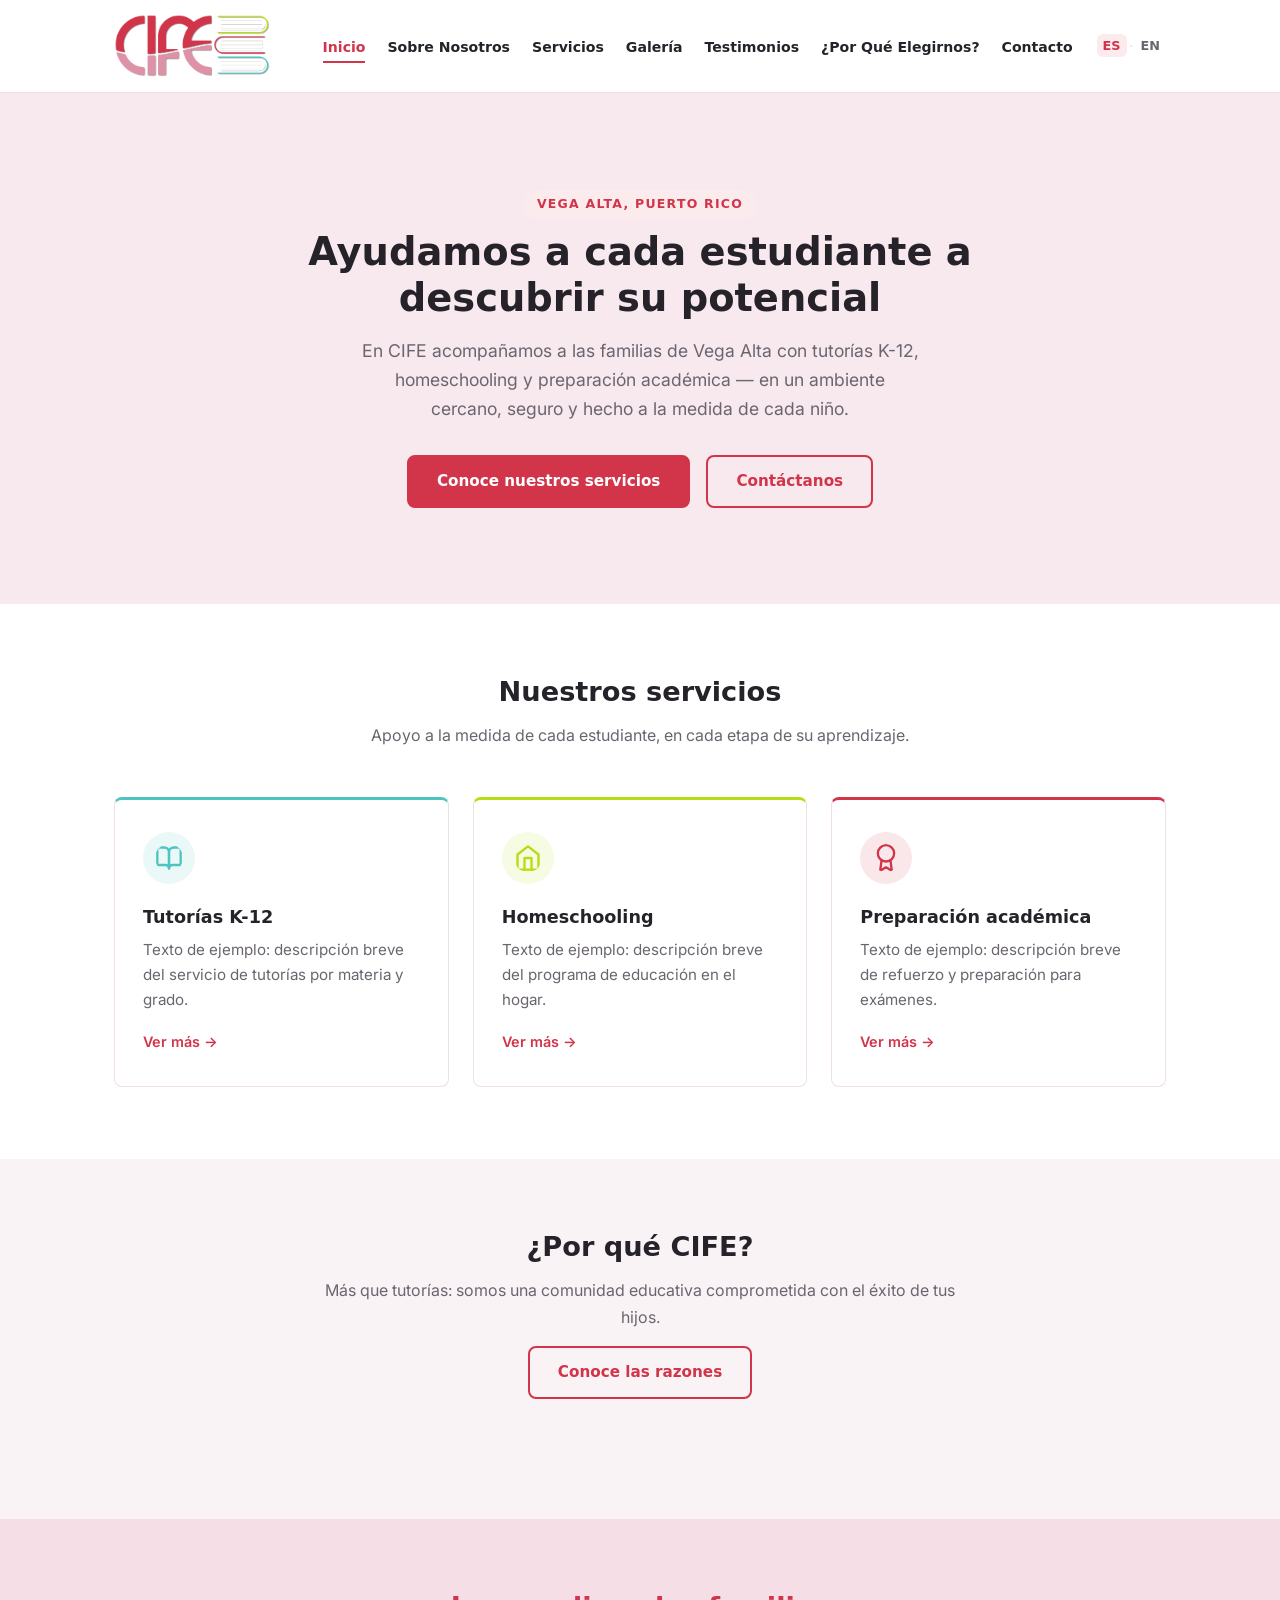
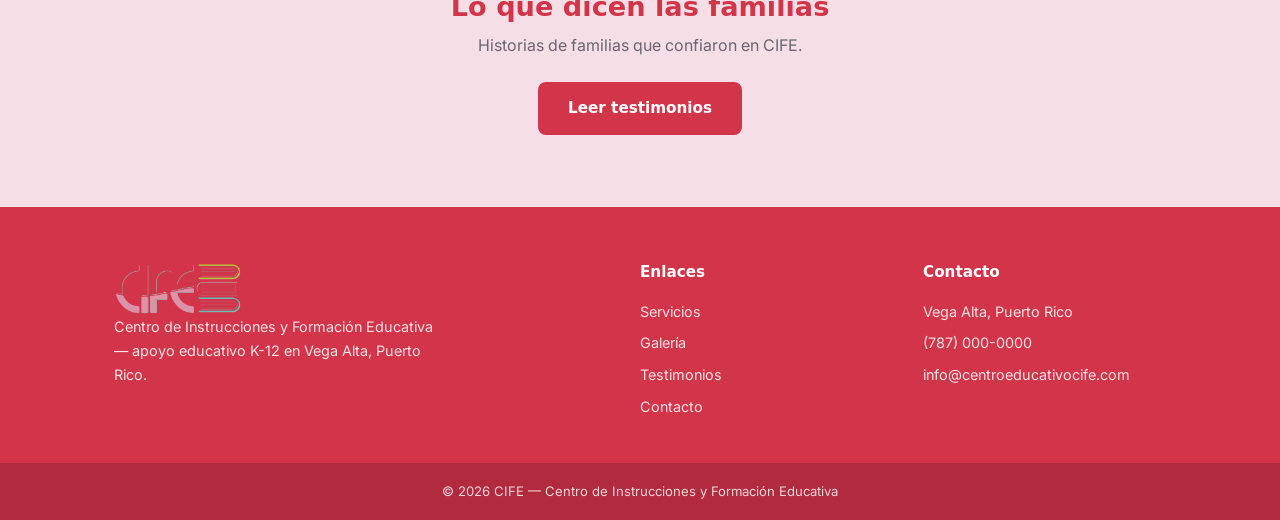
==== index.html @ aa65a5fb "Add transparent logo + hero placeholder, swap Poppins for Fraunces Co-Authored-By: Claude Fable 5 <n" ====
<!DOCTYPE html>
<html lang="es">
<head>
  <meta charset="UTF-8">
  <meta name="viewport" content="width=device-width, initial-scale=1.0">
  <title>CIFE — Centro de Instrucciones y Formación Educativa</title>
  <meta name="description" content="Apoyo educativo K-12, tutorías y homeschooling en Vega Alta, Puerto Rico.">
  <link rel="preconnect" href="https://fonts.googleapis.com">
  <link rel="preconnect" href="https://fonts.gstatic.com" crossorigin>
  <link href="https://fonts.googleapis.com/css2?family=Fraunces:opsz,wght@9..144,500;9..144,600;9..144,650&family=Inter:wght@400;600;700&display=swap" rel="stylesheet">
  <link rel="stylesheet" href="css/style.css">
</head>
<body data-page="inicio">
  <header id="site-header"></header>

  <main>
    <section class="hero">
      <div class="container">
        <span class="eyebrow">Vega Alta, Puerto Rico</span>
        <h1 data-i18n="home.hero.title">Ayudamos a cada estudiante a descubrir su potencial</h1>
        <p class="hero-sub" data-i18n="home.hero.sub">En CIFE acompañamos a las familias de Vega Alta con tutorías K-12, homeschooling y preparación académica — en un ambiente cercano, seguro y hecho a la medida de cada niño.</p>
        <div class="hero-actions">
          <a href="services.html" class="btn" data-i18n="home.hero.cta1">Conoce nuestros servicios</a>
          <a href="contact.html" class="btn btn-outline" data-i18n="home.hero.cta2">Contáctanos</a>
        </div>
      </div>
    </section>

    <section>
      <div class="container">
        <div class="section-heading">
          <h2 data-i18n="home.services.title">Nuestros servicios</h2>
          <p data-i18n="home.services.sub">Apoyo a la medida de cada estudiante, en cada etapa de su aprendizaje.</p>
        </div>
        <div class="card-grid">
          <div class="card">
            <svg class="icon icon-teal" viewBox="0 0 24 24" fill="none" stroke="currentColor" stroke-width="2" stroke-linecap="round" stroke-linejoin="round" aria-hidden="true"><path d="M2 3h6a4 4 0 0 1 4 4v14a3 3 0 0 0-3-3H2z"/><path d="M22 3h-6a4 4 0 0 0-4 4v14a3 3 0 0 1 3-3h7z"/></svg>
            <h3 data-i18n="home.card.tutoring.title">Tutorías K-12</h3>
            <p data-i18n="home.card.tutoring.desc">Texto de ejemplo: descripción breve del servicio de tutorías por materia y grado.</p>
            <a href="services.html" class="card-link" data-i18n="home.card.more">Ver más →</a>
          </div>
          <div class="card">
            <svg class="icon icon-lime" viewBox="0 0 24 24" fill="none" stroke="currentColor" stroke-width="2" stroke-linecap="round" stroke-linejoin="round" aria-hidden="true"><path d="M3 9l9-7 9 7v11a2 2 0 0 1-2 2H5a2 2 0 0 1-2-2z"/><polyline points="9 22 9 12 15 12 15 22"/></svg>
            <h3 data-i18n="home.card.homeschool.title">Homeschooling</h3>
            <p data-i18n="home.card.homeschool.desc">Texto de ejemplo: descripción breve del programa de educación en el hogar.</p>
            <a href="services.html" class="card-link" data-i18n="home.card.more">Ver más →</a>
          </div>
          <div class="card">
            <svg class="icon icon-primary" viewBox="0 0 24 24" fill="none" stroke="currentColor" stroke-width="2" stroke-linecap="round" stroke-linejoin="round" aria-hidden="true"><circle cx="12" cy="8" r="7"/><polyline points="8.21 13.89 7 23 12 20 17 23 15.79 13.88"/></svg>
            <h3 data-i18n="home.card.prep.title">Preparación académica</h3>
            <p data-i18n="home.card.prep.desc">Texto de ejemplo: descripción breve de refuerzo y preparación para exámenes.</p>
            <a href="services.html" class="card-link" data-i18n="home.card.more">Ver más →</a>
          </div>
        </div>
      </div>
    </section>

    <section class="section-alt">
      <div class="container">
        <div class="section-heading">
          <h2 data-i18n="home.why.title">¿Por qué CIFE?</h2>
          <p data-i18n="home.why.sub">Más que tutorías: somos una comunidad educativa comprometida con el éxito de tus hijos.</p>
          <a href="why-us.html" class="btn btn-outline" data-i18n="home.why.cta">Conoce las razones</a>
        </div>
      </div>
    </section>

    <section class="cta-band">
      <div class="container">
        <h2 data-i18n="home.cta.title">Lo que dicen las familias</h2>
        <p data-i18n="home.cta.sub">Historias de familias que confiaron en CIFE.</p>
        <a href="testimonials.html" class="btn" data-i18n="home.cta.btn">Leer testimonios</a>
      </div>
    </section>
  </main>

  <footer id="site-footer"></footer>
  <script src="js/include.js" defer></script>
  <script src="js/i18n.js" defer></script>
</body>
</html>
---- css/style.css ----
/* ==========================================================================
   CIFE — Centro de Instrucciones y Formación Educativa
   Single stylesheet, all pages. Tokens first, then base, then components.
   ========================================================================== */

:root {
  /* Brand palette (from client) */
  --color-primary:        #D2344A;
  --color-primary-dark:   #B12A3E;
  --color-secondary:      #DD92A8;
  --color-accent-lime:    #B6DD14;
  --color-accent-teal:    #4DC4C0;

  /* Neutrals & tints */
  --color-bg:         #FFFFFF;
  --color-bg-alt:     #FAF3F5;   /* soft pink wash */
  --color-hero-tint:  #F7E9EE;
  --color-cta-tint:   #F5DEE6;
  --color-teal-tint:  #EAF7F5;
  --color-text:       #26222A;
  --color-text-muted: #6B6570;
  --color-border:     #EDDFE4;

  /* Type */
  --font-heading: "Poppins", system-ui, -apple-system, sans-serif;
  --font-body:    "Inter", system-ui, -apple-system, sans-serif;

  /* Layout */
  --container: 1100px;
  --radius: 8px;
  --header-height: 92px;
}

/* ---------- Base ---------- */
*, *::before, *::after { box-sizing: border-box; }

body {
  margin: 0;
  font-family: var(--font-body);
  font-size: 1rem;
  line-height: 1.65;
  color: var(--color-text);
  background: var(--color-bg);
  -webkit-font-smoothing: antialiased;
}

img { max-width: 100%; display: block; }

h1, h2, h3, h4 {
  font-family: var(--font-heading);
  font-weight: 600;
  line-height: 1.2;
  margin: 0 0 0.5em;
}

h1 { font-size: 2.4rem; }
h2 { font-size: 1.7rem; }
h3 { font-size: 1.1rem; }

p { margin: 0 0 1em; }
p:last-child { margin-bottom: 0; }

a { color: var(--color-primary); text-decoration: none; }
a:hover { color: var(--color-accent-teal); }

.container { max-width: var(--container); margin: 0 auto; padding: 0 24px; }

main section { padding: 72px 0; }
.section-alt { background: var(--color-bg-alt); }

.section-heading { text-align: center; max-width: 640px; margin: 0 auto 48px; }
.section-heading p { color: var(--color-text-muted); }

.eyebrow {
  display: inline-block;
  font-family: var(--font-heading);
  font-size: 0.78rem;
  font-weight: 600;
  letter-spacing: 0.1em;
  text-transform: uppercase;
  color: var(--color-primary);
  margin-bottom: 10px;
  padding: 4px 14px;
  border-radius: 999px;
  background: color-mix(in srgb, var(--color-primary) 10%, white);
}

.text-muted { color: var(--color-text-muted); }

/* ---------- Buttons ---------- */
.btn {
  display: inline-block;
  font-family: var(--font-heading);
  font-size: 0.95rem;
  font-weight: 600;
  padding: 12px 28px;
  border-radius: var(--radius);
  border: 2px solid var(--color-primary);
  background: var(--color-primary);
  color: #fff;
  transition: background-color 0.15s ease, border-color 0.15s ease, color 0.15s ease;
}
.btn:hover { background: var(--color-primary-dark); border-color: var(--color-primary-dark); color: #fff; }

.btn-outline { background: transparent; color: var(--color-primary); }
.btn-outline:hover { background: var(--color-primary); color: #fff; }

/* ---------- Icons (inline SVG, feather-style strokes) ---------- */
.icon { width: 28px; height: 28px; flex-shrink: 0; }
.icon-teal    { color: var(--color-accent-teal); }
.icon-lime    { color: var(--color-accent-lime); }
.icon-primary { color: var(--color-primary); }
.icon-sm { width: 20px; height: 20px; }

.card .icon, .feature .icon, .contact-list .icon, .service > .icon {
  width: 52px;
  height: 52px;
  padding: 12px;
  border-radius: 50%;
  background: color-mix(in srgb, currentColor 12%, white);
}

/* ---------- Header / nav ---------- */
#site-header {
  position: sticky;
  top: 0;
  z-index: 100;
  min-height: var(--header-height);
  background: var(--color-bg);
  border-bottom: 1px solid var(--color-border);
}

.header-inner {
  display: flex;
  align-items: center;
  justify-content: space-between;
  gap: 24px;
  min-height: var(--header-height);
}

.brand img { height: 64px; width: auto; }

.site-nav { margin-left: auto; }
.site-nav ul { display: flex; gap: 22px; list-style: none; margin: 0; padding: 0; }
.site-nav a {
  font-family: var(--font-heading);
  font-size: 0.88rem;
  font-weight: 600;
  color: var(--color-text);
  padding: 6px 0;
  border-bottom: 2px solid transparent;
}
.site-nav a:hover { color: var(--color-primary); }
.site-nav a.active { color: var(--color-primary); border-bottom-color: var(--color-primary); }

.nav-toggle {
  display: none;
  flex-direction: column;
  justify-content: center;
  gap: 5px;
  width: 44px;
  height: 44px;
  padding: 10px;
  background: none;
  border: none;
  cursor: pointer;
}
.nav-toggle span {
  display: block;
  height: 2px;
  width: 100%;
  background: var(--color-text);
  transition: transform 0.2s ease, opacity 0.2s ease;
}
.nav-toggle.open span:nth-child(1) { transform: translateY(7px) rotate(45deg); }
.nav-toggle.open span:nth-child(2) { opacity: 0; }
.nav-toggle.open span:nth-child(3) { transform: translateY(-7px) rotate(-45deg); }

.header-actions { display: flex; align-items: center; gap: 8px; }

.lang-toggle { display: flex; align-items: center; gap: 2px; }
.lang-toggle button {
  font-family: var(--font-heading);
  font-size: 0.8rem;
  font-weight: 600;
  color: var(--color-text-muted);
  background: none;
  border: none;
  border-radius: 6px;
  padding: 4px 6px;
  cursor: pointer;
}
.lang-toggle button:hover { color: var(--color-primary); }
.lang-toggle button[aria-pressed="true"] {
  color: var(--color-primary);
  background: color-mix(in srgb, var(--color-primary) 10%, white);
}
.lang-toggle .sep { color: var(--color-border); }

@media (max-width: 900px) {
  .nav-toggle { display: flex; }
  .site-nav {
    display: none;
    position: absolute;
    top: 100%;
    left: 0;
    right: 0;
    background: var(--color-bg);
    border-bottom: 1px solid var(--color-border);
  }
  .site-nav.open { display: block; }
  .site-nav ul { flex-direction: column; gap: 0; padding: 8px 24px 16px; }
  .site-nav a { display: block; padding: 12px 0; border-bottom: none; }
}

/* ---------- Hero (index) ---------- */
.hero { padding: 96px 0; text-align: center; background: var(--color-hero-tint); }
.hero h1 { max-width: 720px; margin: 0 auto 0.4em; }
.hero .hero-sub { max-width: 560px; margin: 0 auto 32px; color: var(--color-text-muted); font-size: 1.1rem; }
.hero-actions { display: flex; gap: 16px; justify-content: center; flex-wrap: wrap; }

/* ---------- Cards ---------- */
.card-grid { display: grid; grid-template-columns: repeat(3, 1fr); gap: 24px; }

.card {
  background: var(--color-bg);
  border: 1px solid var(--color-border);
  border-radius: var(--radius);
  padding: 32px 28px;
}
.card-grid .card { border-top: 3px solid var(--color-accent-teal); }
.card-grid .card:nth-child(3n+2) { border-top-color: var(--color-accent-lime); }
.card-grid .card:nth-child(3n)   { border-top-color: var(--color-primary); }
.card .icon { margin-bottom: 16px; }
.card p { color: var(--color-text-muted); font-size: 0.95rem; }
.card-link { font-weight: 600; font-size: 0.9rem; }

/* ---------- Two-up blocks (misión / visión) ---------- */
.two-up { display: grid; grid-template-columns: 1fr 1fr; gap: 24px; }
.two-up .card { border-top: 3px solid var(--color-secondary); }

/* ---------- Feature list (why-us) ---------- */
.feature-list { display: grid; grid-template-columns: repeat(3, 1fr); gap: 32px 24px; }
.feature { display: flex; gap: 16px; align-items: flex-start; }
.feature h3 { margin-bottom: 0.25em; }
.feature p { color: var(--color-text-muted); font-size: 0.95rem; }

.check-list { list-style: none; padding: 0; margin: 0; }
.check-list li { display: flex; align-items: center; gap: 10px; padding: 6px 0; color: var(--color-text-muted); }

/* ---------- Stats row ---------- */
.stats-row {
  display: grid;
  grid-template-columns: repeat(4, 1fr);
  gap: 24px;
  text-align: center;
  border-top: 1px solid var(--color-border);
  border-bottom: 1px solid var(--color-border);
  padding: 40px 0;
}
.stat .stat-number {
  font-family: var(--font-heading);
  font-size: 2.2rem;
  font-weight: 700;
  color: var(--color-primary);
  line-height: 1;
  margin-bottom: 6px;
}
.stat .stat-label { color: var(--color-text-muted); font-size: 0.9rem; }
.stat:nth-child(even) .stat-number { color: var(--color-accent-teal); }

/* ---------- Service sections ---------- */
.service { display: grid; grid-template-columns: auto 1fr; gap: 24px; max-width: 780px; margin: 0 auto 48px; }
.service:last-child { margin-bottom: 0; }
.service p { color: var(--color-text-muted); }

/* ---------- Gallery ---------- */
.gallery-grid { display: grid; grid-template-columns: repeat(3, 1fr); gap: 24px; }
.gallery-item { margin: 0; }
.gallery-item img {
  width: 100%;
  aspect-ratio: 4 / 3;
  object-fit: cover;
  border-radius: var(--radius);
  border: 1px solid var(--color-border);
}
.gallery-item figcaption { font-size: 0.88rem; color: var(--color-text-muted); padding-top: 10px; }

/* ---------- Testimonials ---------- */
.testimonials-grid { display: grid; grid-template-columns: repeat(2, 1fr); gap: 24px; }
.testimonial-card {
  margin: 0;
  background: var(--color-bg);
  border: 1px solid var(--color-border);
  border-left: 3px solid var(--color-secondary);
  border-radius: var(--radius);
  padding: 28px;
}
.testimonial-quote { font-size: 1.02rem; }
.testimonial-card footer { display: flex; flex-direction: column; margin-top: 16px; }
.testimonial-name { font-weight: 600; font-size: 0.95rem; }
.testimonial-role { color: var(--color-text-muted); font-size: 0.85rem; }

.empty-note { text-align: center; color: var(--color-text-muted); padding: 40px 0; grid-column: 1 / -1; }

/* ---------- Contact ---------- */
.contact-layout { display: grid; grid-template-columns: 1fr 1fr; gap: 48px; align-items: start; }
.contact-list { list-style: none; padding: 0; margin: 0; }
.contact-list li { display: flex; align-items: flex-start; gap: 14px; padding: 12px 0; }
.contact-list .contact-label { display: block; font-weight: 600; font-size: 0.9rem; }
.contact-list .contact-value { color: var(--color-text-muted); font-size: 0.95rem; }
.map-embed { width: 100%; height: 380px; border: 1px solid var(--color-border); border-radius: var(--radius); }

/* ---------- CTA band ---------- */
.cta-band { background: var(--color-cta-tint); text-align: center; }
.cta-band h2 { margin-bottom: 0.3em; color: var(--color-primary); }

.section-teal { background: var(--color-teal-tint); }
.cta-band p { color: var(--color-text-muted); margin-bottom: 24px; }

/* ---------- Footer ---------- */
#site-footer { background: var(--color-primary); }
.footer-inner {
  display: grid;
  grid-template-columns: 2fr 1fr 1fr;
  gap: 40px;
  padding: 56px 24px 40px;
}
.logo-plate {
  display: inline-block;
  background: #fff;
  padding: 10px 14px;
  border-radius: var(--radius);
  margin-bottom: 14px;
}
.footer-brand img { height: 52px; width: auto; }
.footer-brand p { color: rgba(255, 255, 255, 0.85); font-size: 0.9rem; max-width: 320px; }
.footer-col h3 { font-size: 0.95rem; margin-bottom: 14px; color: #fff; }
.footer-col ul { list-style: none; padding: 0; margin: 0; }
.footer-col li { padding: 4px 0; font-size: 0.9rem; color: rgba(255, 255, 255, 0.85); }
.footer-col a { color: rgba(255, 255, 255, 0.85); }
.footer-col a:hover { color: #fff; text-decoration: underline; }
.footer-bottom { background: var(--color-primary-dark); text-align: center; padding: 18px 24px; }
.footer-bottom p { margin: 0; font-size: 0.82rem; color: rgba(255, 255, 255, 0.8); }

/* ---------- Responsive ---------- */
@media (max-width: 900px) {
  h1 { font-size: 2rem; }
  main section { padding: 56px 0; }
  .hero { padding: 64px 0; }
  .card-grid, .feature-list, .gallery-grid { grid-template-columns: repeat(2, 1fr); }
  .stats-row { grid-template-columns: repeat(2, 1fr); }
  .footer-inner { grid-template-columns: 1fr 1fr; }
}

@media (max-width: 600px) {
  .brand img { height: 52px; }
  .card-grid, .feature-list, .gallery-grid, .testimonials-grid,
  .two-up, .contact-layout, .stats-row { grid-template-columns: 1fr; }
  .footer-inner { grid-template-columns: 1fr; }
  .service { grid-template-columns: 1fr; }
}
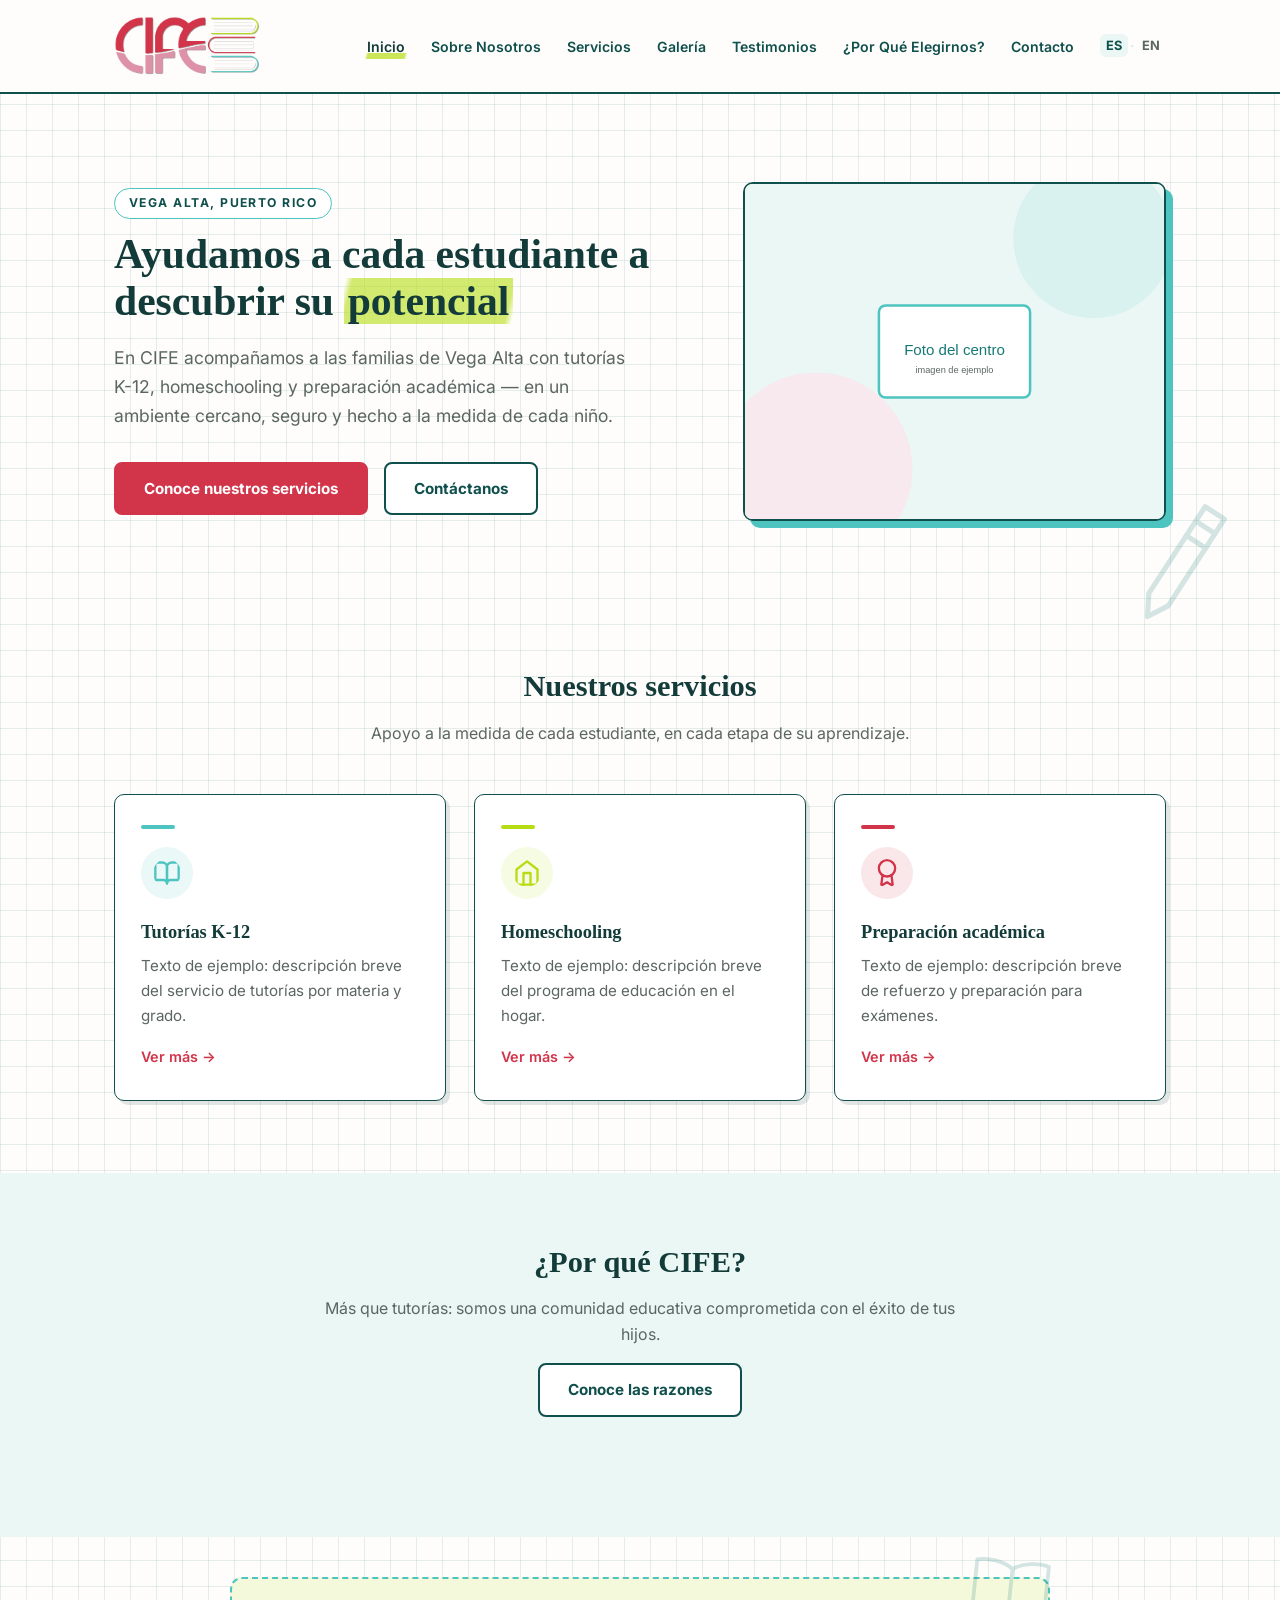
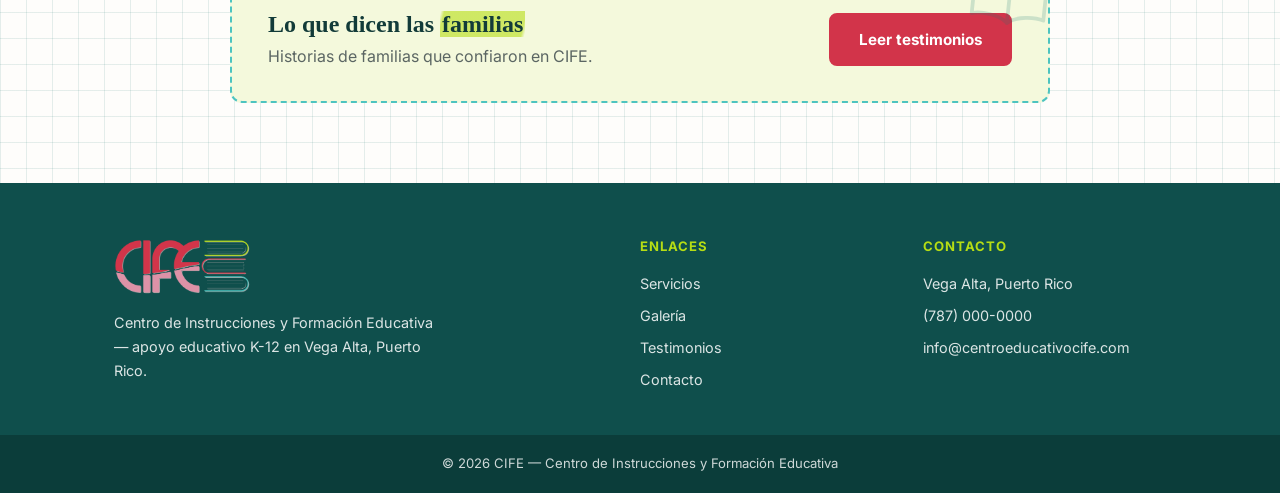
==== commit 7e07b7af: "Rebuild index hero asymmetric with highlighted headline and coupon CTA Co-Authored-By: Claude Fable " ====
--- a/index.html
+++ b/index.html
@@ -14,15 +14,20 @@
   <header id="site-header"></header>
 
   <main>
-    <section class="hero">
-      <div class="container">
-        <span class="eyebrow">Vega Alta, Puerto Rico</span>
-        <h1 data-i18n="home.hero.title">Ayudamos a cada estudiante a descubrir su potencial</h1>
-        <p class="hero-sub" data-i18n="home.hero.sub">En CIFE acompañamos a las familias de Vega Alta con tutorías K-12, homeschooling y preparación académica — en un ambiente cercano, seguro y hecho a la medida de cada niño.</p>
-        <div class="hero-actions">
-          <a href="services.html" class="btn" data-i18n="home.hero.cta1">Conoce nuestros servicios</a>
-          <a href="contact.html" class="btn btn-outline" data-i18n="home.hero.cta2">Contáctanos</a>
+    <section class="hero doodle-pencil">
+      <div class="container hero-grid">
+        <div class="hero-text">
+          <span class="eyebrow">Vega Alta, Puerto Rico</span>
+          <h1><span data-i18n="home.hero.titlePre">Ayudamos a cada estudiante a descubrir su </span><span class="hl" data-i18n="home.hero.titleHl">potencial</span></h1>
+          <p class="hero-sub" data-i18n="home.hero.sub">En CIFE acompañamos a las familias de Vega Alta con tutorías K-12, homeschooling y preparación académica — en un ambiente cercano, seguro y hecho a la medida de cada niño.</p>
+          <div class="hero-actions">
+            <a href="services.html" class="btn" data-i18n="home.hero.cta1">Conoce nuestros servicios</a>
+            <a href="contact.html" class="btn btn-outline" data-i18n="home.hero.cta2">Contáctanos</a>
+          </div>
         </div>
+        <figure class="hero-photo cutout">
+          <img src="assets/hero-placeholder.svg" alt="Estudiantes en CIFE — imagen de ejemplo">
+        </figure>
       </div>
     </section>
 
@@ -67,9 +72,13 @@
 
     <section class="cta-band">
       <div class="container">
-        <h2 data-i18n="home.cta.title">Lo que dicen las familias</h2>
-        <p data-i18n="home.cta.sub">Historias de familias que confiaron en CIFE.</p>
-        <a href="testimonials.html" class="btn" data-i18n="home.cta.btn">Leer testimonios</a>
+        <div class="cta-coupon doodle-book">
+          <div>
+            <h2><span data-i18n="home.cta.titlePre">Lo que dicen las </span><span class="hl" data-i18n="home.cta.titleHl">familias</span><span data-i18n="home.cta.titlePost"></span></h2>
+            <p data-i18n="home.cta.sub">Historias de familias que confiaron en CIFE.</p>
+          </div>
+          <a href="testimonials.html" class="btn" data-i18n="home.cta.btn">Leer testimonios</a>
+        </div>
       </div>
     </section>
   </main>
--- a/css/style.css
+++ b/css/style.css
@@ -1,33 +1,41 @@
 /* ==========================================================================
    CIFE — Centro de Instrucciones y Formación Educativa
-   Single stylesheet, all pages. Tokens first, then base, then components.
+   v3 "Papel Cuadriculado". Tokens first, then base, then components.
    ========================================================================== */
 
 :root {
-  /* Brand palette (from client) */
+  /* Brand palette (from client, docs/colors.jpeg) */
   --color-primary:        #D2344A;
   --color-primary-dark:   #B12A3E;
   --color-secondary:      #DD92A8;
   --color-accent-lime:    #B6DD14;
   --color-accent-teal:    #4DC4C0;
 
-  /* Neutrals & tints */
-  --color-bg:         #FFFFFF;
-  --color-bg-alt:     #FAF3F5;   /* soft pink wash */
-  --color-hero-tint:  #F7E9EE;
-  --color-cta-tint:   #F5DEE6;
+  /* Structural teal ink */
+  --color-ink:        #0F4F4C;
+  --color-ink-dark:   #0B3D3A;
+  --color-heading:    #123B39;
+
+  /* Neutrals — paper, not pure white */
+  --color-bg:         #FEFDFB;
+  --color-card:       #FFFFFF;
   --color-teal-tint:  #EAF7F5;
+  --color-lime-wash:  #F4F9DC;
   --color-text:       #26222A;
-  --color-text-muted: #6B6570;
-  --color-border:     #EDDFE4;
+  --color-text-muted: #5B6663;
+  --color-border:     #D8E7E4;
+
+  /* Graph-paper grid */
+  --grid-line: rgba(20, 110, 106, 0.11);
+  --grid-size: 26px;
 
   /* Type */
-  --font-heading: "Poppins", system-ui, -apple-system, sans-serif;
+  --font-heading: "Fraunces", Georgia, serif;
   --font-body:    "Inter", system-ui, -apple-system, sans-serif;
 
   /* Layout */
   --container: 1100px;
-  --radius: 8px;
+  --radius: 10px;
   --header-height: 92px;
 }
 
@@ -40,7 +48,11 @@
   font-size: 1rem;
   line-height: 1.65;
   color: var(--color-text);
-  background: var(--color-bg);
+  background-color: var(--color-bg);
+  background-image:
+    linear-gradient(var(--grid-line) 1px, transparent 1px),
+    linear-gradient(90deg, var(--grid-line) 1px, transparent 1px);
+  background-size: var(--grid-size) var(--grid-size);
   -webkit-font-smoothing: antialiased;
 }
 
@@ -48,14 +60,15 @@
 
 h1, h2, h3, h4 {
   font-family: var(--font-heading);
-  font-weight: 600;
-  line-height: 1.2;
+  font-weight: 650;
+  line-height: 1.15;
   margin: 0 0 0.5em;
-}
-
-h1 { font-size: 2.4rem; }
-h2 { font-size: 1.7rem; }
-h3 { font-size: 1.1rem; }
+  color: var(--color-heading);
+}
+
+h1 { font-size: 2.6rem; }
+h2 { font-size: 1.9rem; }
+h3 { font-size: 1.15rem; font-weight: 600; }
 
 p { margin: 0 0 1em; }
 p:last-child { margin-bottom: 0; }
@@ -63,38 +76,55 @@
 a { color: var(--color-primary); text-decoration: none; }
 a:hover { color: var(--color-accent-teal); }
 
+a:focus-visible, button:focus-visible {
+  outline: 3px solid var(--color-primary);
+  outline-offset: 2px;
+  border-radius: 4px;
+}
+
 .container { max-width: var(--container); margin: 0 auto; padding: 0 24px; }
 
 main section { padding: 72px 0; }
-.section-alt { background: var(--color-bg-alt); }
+.section-alt { background: var(--color-teal-tint); }
 
 .section-heading { text-align: center; max-width: 640px; margin: 0 auto 48px; }
 .section-heading p { color: var(--color-text-muted); }
 
+.text-muted { color: var(--color-text-muted); }
+
+/* ---------- Highlighter swipe ---------- */
+.hl {
+  background: linear-gradient(104deg, transparent 1%,
+    rgba(182, 221, 20, 0.6) 5%, rgba(182, 221, 20, 0.6) 95%, transparent 99%);
+  padding: 0 0.08em;
+  -webkit-box-decoration-break: clone;
+  box-decoration-break: clone;
+}
+
+/* ---------- Eyebrow ---------- */
 .eyebrow {
   display: inline-block;
-  font-family: var(--font-heading);
-  font-size: 0.78rem;
-  font-weight: 600;
-  letter-spacing: 0.1em;
+  font-family: var(--font-body);
+  font-size: 0.76rem;
+  font-weight: 700;
+  letter-spacing: 0.12em;
   text-transform: uppercase;
-  color: var(--color-primary);
-  margin-bottom: 10px;
+  color: var(--color-ink);
+  margin-bottom: 12px;
   padding: 4px 14px;
   border-radius: 999px;
-  background: color-mix(in srgb, var(--color-primary) 10%, white);
-}
-
-.text-muted { color: var(--color-text-muted); }
+  border: 1.5px solid var(--color-accent-teal);
+  background: var(--color-card);
+}
 
 /* ---------- Buttons ---------- */
 .btn {
   display: inline-block;
-  font-family: var(--font-heading);
+  font-family: var(--font-body);
   font-size: 0.95rem;
-  font-weight: 600;
+  font-weight: 700;
   padding: 12px 28px;
-  border-radius: var(--radius);
+  border-radius: 8px;
   border: 2px solid var(--color-primary);
   background: var(--color-primary);
   color: #fff;
@@ -102,22 +132,51 @@
 }
 .btn:hover { background: var(--color-primary-dark); border-color: var(--color-primary-dark); color: #fff; }
 
-.btn-outline { background: transparent; color: var(--color-primary); }
-.btn-outline:hover { background: var(--color-primary); color: #fff; }
-
-/* ---------- Icons (inline SVG, feather-style strokes) ---------- */
+.btn-outline { background: var(--color-card); border-color: var(--color-ink); color: var(--color-ink); }
+.btn-outline:hover { background: var(--color-ink); border-color: var(--color-ink); color: #fff; }
+
+/* ---------- Icons ---------- */
 .icon { width: 28px; height: 28px; flex-shrink: 0; }
 .icon-teal    { color: var(--color-accent-teal); }
 .icon-lime    { color: var(--color-accent-lime); }
 .icon-primary { color: var(--color-primary); }
 .icon-sm { width: 20px; height: 20px; }
 
-.card .icon, .feature .icon, .contact-list .icon, .service > .icon {
+.card .icon, .feature .icon, .contact-list .icon, .service-text .icon {
   width: 52px;
   height: 52px;
   padding: 12px;
   border-radius: 50%;
   background: color-mix(in srgb, currentColor 12%, white);
+}
+
+.check-list .icon { color: var(--color-accent-teal); }
+
+/* ---------- Doodles (school-supply line art) ---------- */
+.doodle-pencil, .doodle-ruler, .doodle-book, .doodle-plane { position: relative; }
+.doodle-pencil::after, .doodle-ruler::after, .doodle-book::after, .doodle-plane::after {
+  content: '';
+  position: absolute;
+  opacity: 0.18;
+  pointer-events: none;
+  background-repeat: no-repeat;
+  background-size: contain;
+}
+.doodle-pencil::after {
+  width: 130px; height: 130px; right: 3%; bottom: -18px; transform: rotate(-12deg);
+  background-image: url("data:image/svg+xml,%3Csvg xmlns='http://www.w3.org/2000/svg' viewBox='0 0 64 64'%3E%3Cg fill='none' stroke='%23157874' stroke-width='2.5' stroke-linecap='round' stroke-linejoin='round'%3E%3Cpath d='M14 50 L44 20 l8 8 L22 58 l-11 3 3-11 z'/%3E%3Cpath d='M38 26 l8 8'/%3E%3Cpath d='M44 20 l6-6 8 8-6 6'/%3E%3C/g%3E%3C/svg%3E");
+}
+.doodle-ruler::after {
+  width: 120px; height: 120px; right: 2%; bottom: 8px; transform: rotate(8deg);
+  background-image: url("data:image/svg+xml,%3Csvg xmlns='http://www.w3.org/2000/svg' viewBox='0 0 64 64'%3E%3Cg fill='none' stroke='%23157874' stroke-width='2.5' stroke-linecap='round' stroke-linejoin='round'%3E%3Crect x='4' y='24' width='56' height='16' rx='2'/%3E%3Cpath d='M14 24v6M24 24v9M34 24v6M44 24v9M54 24v6'/%3E%3C/g%3E%3C/svg%3E");
+}
+.doodle-book::after {
+  width: 96px; height: 96px; right: -10px; top: -34px; transform: rotate(6deg);
+  background-image: url("data:image/svg+xml,%3Csvg xmlns='http://www.w3.org/2000/svg' viewBox='0 0 64 64'%3E%3Cg fill='none' stroke='%23157874' stroke-width='2.5' stroke-linecap='round' stroke-linejoin='round'%3E%3Cpath d='M32 16 C26 11 14 10 8 12 v36 c6-2 18-1 24 4 6-5 18-6 24-4 V12 c-6-2-18-1-24 4 z'/%3E%3Cpath d='M32 16 v36'/%3E%3C/g%3E%3C/svg%3E");
+}
+.doodle-plane::after {
+  width: 110px; height: 110px; right: 3%; top: -4px; transform: rotate(-4deg);
+  background-image: url("data:image/svg+xml,%3Csvg xmlns='http://www.w3.org/2000/svg' viewBox='0 0 64 64'%3E%3Cg fill='none' stroke='%23157874' stroke-width='2.5' stroke-linecap='round' stroke-linejoin='round'%3E%3Cpath d='M6 30 L58 10 L38 54 L30 36 z'/%3E%3Cpath d='M30 36 L58 10'/%3E%3C/g%3E%3C/svg%3E");
 }
 
 /* ---------- Header / nav ---------- */
@@ -126,8 +185,8 @@
   top: 0;
   z-index: 100;
   min-height: var(--header-height);
-  background: var(--color-bg);
-  border-bottom: 1px solid var(--color-border);
+  background: rgba(254, 253, 251, 0.94);
+  border-bottom: 2px solid var(--color-ink);
 }
 
 .header-inner {
@@ -138,20 +197,26 @@
   min-height: var(--header-height);
 }
 
-.brand img { height: 64px; width: auto; }
+.brand img { height: 60px; width: auto; }
 
 .site-nav { margin-left: auto; }
 .site-nav ul { display: flex; gap: 22px; list-style: none; margin: 0; padding: 0; }
 .site-nav a {
-  font-family: var(--font-heading);
+  font-family: var(--font-body);
   font-size: 0.88rem;
   font-weight: 600;
-  color: var(--color-text);
-  padding: 6px 0;
-  border-bottom: 2px solid transparent;
+  color: var(--color-ink);
+  padding: 6px 2px;
 }
 .site-nav a:hover { color: var(--color-primary); }
-.site-nav a.active { color: var(--color-primary); border-bottom-color: var(--color-primary); }
+.site-nav a.active {
+  color: var(--color-heading);
+  background-image: linear-gradient(104deg, transparent 2%,
+    rgba(182, 221, 20, 0.7) 8%, rgba(182, 221, 20, 0.7) 92%, transparent 98%);
+  background-repeat: no-repeat;
+  background-size: 100% 0.45em;
+  background-position: 0 92%;
+}
 
 .nav-toggle {
   display: none;
@@ -169,7 +234,7 @@
   display: block;
   height: 2px;
   width: 100%;
-  background: var(--color-text);
+  background: var(--color-ink);
   transition: transform 0.2s ease, opacity 0.2s ease;
 }
 .nav-toggle.open span:nth-child(1) { transform: translateY(7px) rotate(45deg); }
@@ -180,9 +245,9 @@
 
 .lang-toggle { display: flex; align-items: center; gap: 2px; }
 .lang-toggle button {
-  font-family: var(--font-heading);
+  font-family: var(--font-body);
   font-size: 0.8rem;
-  font-weight: 600;
+  font-weight: 700;
   color: var(--color-text-muted);
   background: none;
   border: none;
@@ -192,8 +257,8 @@
 }
 .lang-toggle button:hover { color: var(--color-primary); }
 .lang-toggle button[aria-pressed="true"] {
-  color: var(--color-primary);
-  background: color-mix(in srgb, var(--color-primary) 10%, white);
+  color: var(--color-ink);
+  background: var(--color-teal-tint);
 }
 .lang-toggle .sep { color: var(--color-border); }
 
@@ -206,97 +271,171 @@
     left: 0;
     right: 0;
     background: var(--color-bg);
-    border-bottom: 1px solid var(--color-border);
+    border-bottom: 2px solid var(--color-ink);
   }
   .site-nav.open { display: block; }
   .site-nav ul { flex-direction: column; gap: 0; padding: 8px 24px 16px; }
-  .site-nav a { display: block; padding: 12px 0; border-bottom: none; }
+  .site-nav a { display: block; padding: 12px 0; }
 }
 
 /* ---------- Hero (index) ---------- */
-.hero { padding: 96px 0; text-align: center; background: var(--color-hero-tint); }
-.hero h1 { max-width: 720px; margin: 0 auto 0.4em; }
-.hero .hero-sub { max-width: 560px; margin: 0 auto 32px; color: var(--color-text-muted); font-size: 1.1rem; }
-.hero-actions { display: flex; gap: 16px; justify-content: center; flex-wrap: wrap; }
+.hero { padding: 88px 0 76px; }
+.hero-grid {
+  display: grid;
+  grid-template-columns: 1.15fr 0.85fr;
+  gap: 56px;
+  align-items: center;
+}
+.hero h1 { margin: 0 0 0.4em; }
+.hero .hero-sub { max-width: 520px; margin: 0 0 32px; color: var(--color-text-muted); font-size: 1.1rem; }
+.hero-actions { display: flex; gap: 16px; flex-wrap: wrap; }
+.hero-photo { margin: 0; }
+.hero-photo img { width: 100%; aspect-ratio: 5 / 4; object-fit: cover; border-radius: 7px; }
+
+/* ---------- Paper-cutout frame ---------- */
+.cutout {
+  border: 2px solid var(--color-ink);
+  border-radius: var(--radius);
+  box-shadow: 7px 7px 0 var(--color-accent-teal);
+  background: var(--color-card);
+}
+
+/* ---------- Interior page header ---------- */
+.page-head {
+  display: flex;
+  align-items: flex-end;
+  justify-content: space-between;
+  gap: 32px;
+  padding-bottom: 28px;
+  margin-bottom: 52px;
+  border-bottom: 1.5px solid rgba(15, 79, 76, 0.18);
+}
+.page-head h1 { margin-bottom: 0.3em; max-width: 620px; }
+.page-head p { color: var(--color-text-muted); max-width: 540px; margin: 0; }
 
 /* ---------- Cards ---------- */
-.card-grid { display: grid; grid-template-columns: repeat(3, 1fr); gap: 24px; }
+.card-grid { display: grid; grid-template-columns: repeat(3, 1fr); gap: 28px; }
 
 .card {
-  background: var(--color-bg);
-  border: 1px solid var(--color-border);
+  background: var(--color-card);
+  border: 1.5px solid var(--color-ink);
   border-radius: var(--radius);
-  padding: 32px 28px;
-}
-.card-grid .card { border-top: 3px solid var(--color-accent-teal); }
-.card-grid .card:nth-child(3n+2) { border-top-color: var(--color-accent-lime); }
-.card-grid .card:nth-child(3n)   { border-top-color: var(--color-primary); }
+  padding: 30px 26px;
+  box-shadow: 4px 4px 0 rgba(18, 59, 57, 0.12);
+}
+.card::before {
+  content: '';
+  display: block;
+  width: 34px;
+  height: 4px;
+  border-radius: 2px;
+  background: var(--color-accent-teal);
+  margin-bottom: 18px;
+}
+.card-grid .card:nth-child(3n+2)::before { background: var(--color-accent-lime); }
+.card-grid .card:nth-child(3n)::before   { background: var(--color-primary); }
 .card .icon { margin-bottom: 16px; }
 .card p { color: var(--color-text-muted); font-size: 0.95rem; }
 .card-link { font-weight: 600; font-size: 0.9rem; }
 
 /* ---------- Two-up blocks (misión / visión) ---------- */
-.two-up { display: grid; grid-template-columns: 1fr 1fr; gap: 24px; }
-.two-up .card { border-top: 3px solid var(--color-secondary); }
+.two-up { display: grid; grid-template-columns: 1fr 1fr; gap: 28px; }
+.two-up .card::before { background: var(--color-secondary); }
 
 /* ---------- Feature list (why-us) ---------- */
-.feature-list { display: grid; grid-template-columns: repeat(3, 1fr); gap: 32px 24px; }
-.feature { display: flex; gap: 16px; align-items: flex-start; }
+.feature-list { display: grid; grid-template-columns: repeat(3, 1fr); gap: 24px; }
+.feature {
+  display: flex;
+  gap: 16px;
+  align-items: flex-start;
+  background: var(--color-card);
+  border: 1.5px solid var(--color-ink);
+  border-radius: var(--radius);
+  padding: 22px 20px;
+  box-shadow: 4px 4px 0 rgba(18, 59, 57, 0.12);
+}
 .feature h3 { margin-bottom: 0.25em; }
 .feature p { color: var(--color-text-muted); font-size: 0.95rem; }
 
 .check-list { list-style: none; padding: 0; margin: 0; }
 .check-list li { display: flex; align-items: center; gap: 10px; padding: 6px 0; color: var(--color-text-muted); }
 
-/* ---------- Stats row ---------- */
+/* ---------- Stats — ink band ---------- */
+.section-ink { background: var(--color-ink); }
 .stats-row {
   display: grid;
   grid-template-columns: repeat(4, 1fr);
   gap: 24px;
   text-align: center;
-  border-top: 1px solid var(--color-border);
-  border-bottom: 1px solid var(--color-border);
-  padding: 40px 0;
+  padding: 8px 0;
 }
 .stat .stat-number {
   font-family: var(--font-heading);
-  font-size: 2.2rem;
-  font-weight: 700;
-  color: var(--color-primary);
+  font-size: 2.4rem;
+  font-weight: 650;
+  color: #fff;
   line-height: 1;
-  margin-bottom: 6px;
-}
-.stat .stat-label { color: var(--color-text-muted); font-size: 0.9rem; }
-.stat:nth-child(even) .stat-number { color: var(--color-accent-teal); }
-
-/* ---------- Service sections ---------- */
-.service { display: grid; grid-template-columns: auto 1fr; gap: 24px; max-width: 780px; margin: 0 auto 48px; }
-.service:last-child { margin-bottom: 0; }
-.service p { color: var(--color-text-muted); }
+  margin-bottom: 8px;
+}
+.stat:nth-child(2) .stat-number { color: var(--color-accent-lime); }
+.stat:nth-child(3) .stat-number { color: var(--color-accent-teal); }
+.stat .stat-label { color: rgba(255, 255, 255, 0.75); font-size: 0.85rem; letter-spacing: 0.04em; text-transform: uppercase; }
+.section-ink .text-muted { color: rgba(255, 255, 255, 0.65); }
+
+/* ---------- Service rows (services) ---------- */
+.service {
+  display: grid;
+  grid-template-columns: 1fr 1fr;
+  gap: 44px;
+  align-items: center;
+  max-width: 960px;
+  margin: 0 auto 64px;
+}
+.service:last-of-type { margin-bottom: 0; }
+.service-text .icon { margin-bottom: 14px; }
+.service-text p { color: var(--color-text-muted); }
+.service-media { margin: 0; }
+.service-media img { width: 100%; aspect-ratio: 16 / 10; object-fit: cover; border-radius: 7px; }
+.service:nth-of-type(even) .service-media { order: -1; }
+.service:nth-of-type(even) .service-media.cutout { box-shadow: -7px 7px 0 var(--color-secondary); }
 
 /* ---------- Gallery ---------- */
-.gallery-grid { display: grid; grid-template-columns: repeat(3, 1fr); gap: 24px; }
+.gallery-grid { display: grid; grid-template-columns: repeat(3, 1fr); gap: 30px 26px; }
 .gallery-item { margin: 0; }
 .gallery-item img {
   width: 100%;
   aspect-ratio: 4 / 3;
   object-fit: cover;
   border-radius: var(--radius);
-  border: 1px solid var(--color-border);
-}
-.gallery-item figcaption { font-size: 0.88rem; color: var(--color-text-muted); padding-top: 10px; }
+  border: 2px solid var(--color-ink);
+  box-shadow: 6px 6px 0 var(--color-accent-teal);
+}
+.gallery-item:nth-child(3n+2) img { box-shadow: 6px 6px 0 var(--color-secondary); }
+.gallery-item:nth-child(3n) img   { box-shadow: 6px 6px 0 var(--color-accent-lime); }
+.gallery-item figcaption { font-size: 0.88rem; color: var(--color-text-muted); padding-top: 14px; font-style: italic; }
 
 /* ---------- Testimonials ---------- */
-.testimonials-grid { display: grid; grid-template-columns: repeat(2, 1fr); gap: 24px; }
+.testimonials-grid { display: grid; grid-template-columns: repeat(2, 1fr); gap: 30px 26px; }
 .testimonial-card {
+  position: relative;
   margin: 0;
-  background: var(--color-bg);
-  border: 1px solid var(--color-border);
-  border-left: 3px solid var(--color-secondary);
+  background: var(--color-card);
+  border: 1.5px solid var(--color-ink);
   border-radius: var(--radius);
-  padding: 28px;
-}
-.testimonial-quote { font-size: 1.02rem; }
+  padding: 34px 28px 28px;
+  box-shadow: 5px 5px 0 var(--color-secondary);
+}
+.testimonial-card::before {
+  content: '\201C';
+  position: absolute;
+  top: -4px;
+  left: 12px;
+  font-family: var(--font-heading);
+  font-size: 5rem;
+  line-height: 1;
+  color: rgba(77, 196, 192, 0.35);
+}
+.testimonial-quote { font-size: 1.02rem; position: relative; }
 .testimonial-card footer { display: flex; flex-direction: column; margin-top: 16px; }
 .testimonial-name { font-weight: 600; font-size: 0.95rem; }
 .testimonial-role { color: var(--color-text-muted); font-size: 0.85rem; }
@@ -309,54 +448,95 @@
 .contact-list li { display: flex; align-items: flex-start; gap: 14px; padding: 12px 0; }
 .contact-list .contact-label { display: block; font-weight: 600; font-size: 0.9rem; }
 .contact-list .contact-value { color: var(--color-text-muted); font-size: 0.95rem; }
-.map-embed { width: 100%; height: 380px; border: 1px solid var(--color-border); border-radius: var(--radius); }
-
-/* ---------- CTA band ---------- */
-.cta-band { background: var(--color-cta-tint); text-align: center; }
-.cta-band h2 { margin-bottom: 0.3em; color: var(--color-primary); }
-
-.section-teal { background: var(--color-teal-tint); }
-.cta-band p { color: var(--color-text-muted); margin-bottom: 24px; }
+.map-embed {
+  width: 100%;
+  height: 380px;
+  border: 2px solid var(--color-ink);
+  border-radius: var(--radius);
+  box-shadow: 7px 7px 0 var(--color-accent-teal);
+}
+
+/* ---------- CTA coupon ---------- */
+.cta-band { padding: 40px 0 80px; }
+.cta-coupon {
+  position: relative;
+  max-width: 820px;
+  margin: 0 auto;
+  display: flex;
+  align-items: center;
+  justify-content: space-between;
+  gap: 28px;
+  border: 2px dashed var(--color-accent-teal);
+  border-radius: 12px;
+  background: var(--color-lime-wash);
+  padding: 32px 36px;
+  text-align: left;
+}
+.cta-coupon h2 { margin-bottom: 0.2em; font-size: 1.5rem; }
+.cta-coupon p { color: var(--color-text-muted); margin: 0; }
+.cta-coupon .btn { flex-shrink: 0; }
 
 /* ---------- Footer ---------- */
-#site-footer { background: var(--color-primary); }
+#site-footer { background: var(--color-ink); }
 .footer-inner {
   display: grid;
   grid-template-columns: 2fr 1fr 1fr;
   gap: 40px;
   padding: 56px 24px 40px;
 }
-.logo-plate {
-  display: inline-block;
-  background: #fff;
-  padding: 10px 14px;
-  border-radius: var(--radius);
+.footer-logo { height: 56px; width: auto; margin-bottom: 16px; }
+.footer-brand p { color: rgba(255, 255, 255, 0.85); font-size: 0.9rem; max-width: 320px; }
+.footer-col h3 {
+  font-family: var(--font-body);
+  font-size: 0.82rem;
+  font-weight: 700;
+  letter-spacing: 0.08em;
+  text-transform: uppercase;
   margin-bottom: 14px;
-}
-.footer-brand img { height: 52px; width: auto; }
-.footer-brand p { color: rgba(255, 255, 255, 0.85); font-size: 0.9rem; max-width: 320px; }
-.footer-col h3 { font-size: 0.95rem; margin-bottom: 14px; color: #fff; }
+  color: var(--color-accent-lime);
+}
 .footer-col ul { list-style: none; padding: 0; margin: 0; }
 .footer-col li { padding: 4px 0; font-size: 0.9rem; color: rgba(255, 255, 255, 0.85); }
 .footer-col a { color: rgba(255, 255, 255, 0.85); }
-.footer-col a:hover { color: #fff; text-decoration: underline; }
-.footer-bottom { background: var(--color-primary-dark); text-align: center; padding: 18px 24px; }
+.footer-col a:hover {
+  color: #fff;
+  text-decoration: underline;
+  text-decoration-color: var(--color-accent-lime);
+  text-decoration-thickness: 3px;
+  text-underline-offset: 3px;
+}
+.footer-bottom { background: var(--color-ink-dark); text-align: center; padding: 18px 24px; }
 .footer-bottom p { margin: 0; font-size: 0.82rem; color: rgba(255, 255, 255, 0.8); }
+
+/* ---------- Motion ---------- */
+@media (prefers-reduced-motion: reduce) {
+  *, *::before, *::after { transition: none !important; }
+}
 
 /* ---------- Responsive ---------- */
 @media (max-width: 900px) {
-  h1 { font-size: 2rem; }
+  h1 { font-size: 2.05rem; }
   main section { padding: 56px 0; }
-  .hero { padding: 64px 0; }
+  .hero { padding: 56px 0; }
+  .hero-grid { grid-template-columns: 1fr; gap: 36px; }
   .card-grid, .feature-list, .gallery-grid { grid-template-columns: repeat(2, 1fr); }
-  .stats-row { grid-template-columns: repeat(2, 1fr); }
+  .stats-row { grid-template-columns: repeat(2, 1fr); gap: 32px 24px; }
   .footer-inner { grid-template-columns: 1fr 1fr; }
 }
 
+@media (max-width: 700px) {
+  .doodle-pencil::after, .doodle-ruler::after, .doodle-book::after, .doodle-plane::after { display: none; }
+  .page-head { flex-direction: column; align-items: flex-start; }
+  .cta-coupon { flex-direction: column; align-items: flex-start; }
+}
+
 @media (max-width: 600px) {
-  .brand img { height: 52px; }
+  :root { --grid-size: 22px; }
+  .brand img { height: 50px; }
   .card-grid, .feature-list, .gallery-grid, .testimonials-grid,
   .two-up, .contact-layout, .stats-row { grid-template-columns: 1fr; }
   .footer-inner { grid-template-columns: 1fr; }
-  .service { grid-template-columns: 1fr; }
-}
+  .service { grid-template-columns: 1fr; gap: 28px; }
+  .service:nth-of-type(even) .service-media { order: 0; }
+  .service:nth-of-type(even) .service-media.cutout { box-shadow: 7px 7px 0 var(--color-secondary); }
+}
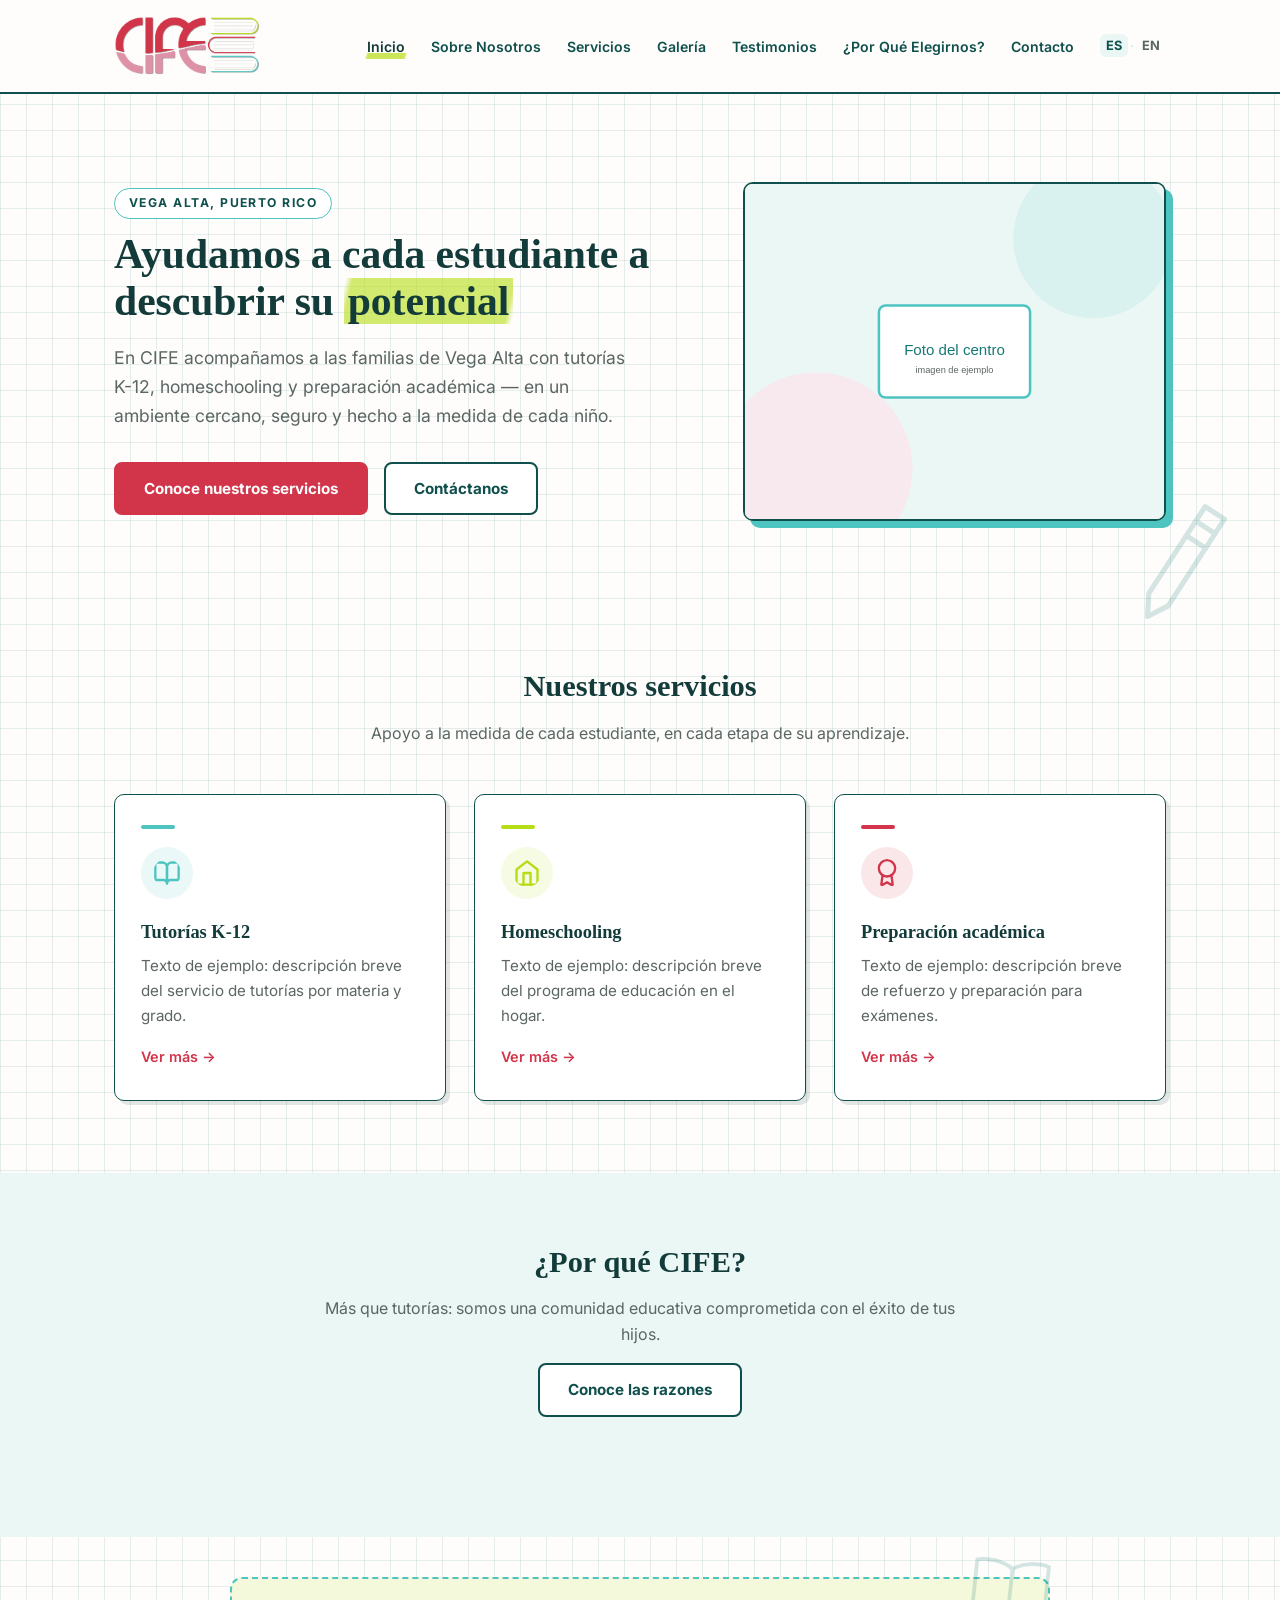
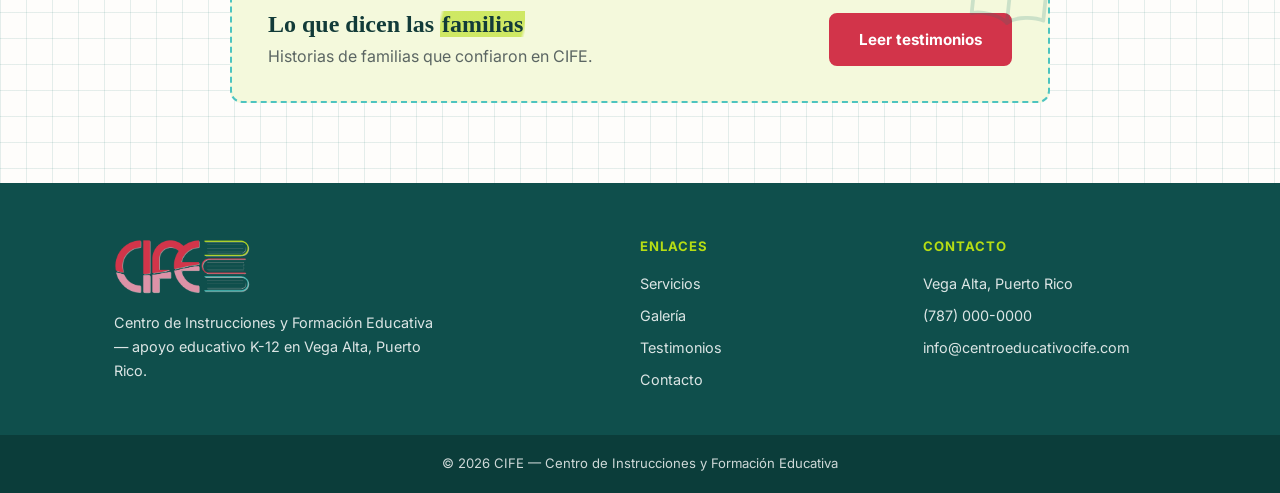
==== commit 389e32b0: "Merge build/v3.1-reveal-animations: scroll-reveal fade-ins Co-Authored-By: Claude Fable 5 <noreply@a" ====
--- a/index.html
+++ b/index.html
@@ -8,7 +8,7 @@
   <link rel="preconnect" href="https://fonts.googleapis.com">
   <link rel="preconnect" href="https://fonts.gstatic.com" crossorigin>
   <link href="https://fonts.googleapis.com/css2?family=Fraunces:opsz,wght@9..144,500;9..144,600;9..144,650&family=Inter:wght@400;600;700&display=swap" rel="stylesheet">
-  <link rel="stylesheet" href="css/style.css">
+  <link rel="stylesheet" href="css/style.css?v=4">
 </head>
 <body data-page="inicio">
   <header id="site-header"></header>
@@ -84,7 +84,8 @@
   </main>
 
   <footer id="site-footer"></footer>
-  <script src="js/include.js" defer></script>
-  <script src="js/i18n.js" defer></script>
+  <script src="js/include.js?v=4" defer></script>
+  <script src="js/i18n.js?v=4" defer></script>
+  <script src="js/reveal.js?v=4" defer></script>
 </body>
 </html>
--- a/css/style.css
+++ b/css/style.css
@@ -396,8 +396,8 @@
 .service-text p { color: var(--color-text-muted); }
 .service-media { margin: 0; }
 .service-media img { width: 100%; aspect-ratio: 16 / 10; object-fit: cover; border-radius: 7px; }
-.service:nth-of-type(even) .service-media { order: -1; }
-.service:nth-of-type(even) .service-media.cutout { box-shadow: -7px 7px 0 var(--color-secondary); }
+.service.flip .service-media { order: -1; }
+.service.flip .service-media.cutout { box-shadow: -7px 7px 0 var(--color-secondary); }
 
 /* ---------- Gallery ---------- */
 .gallery-grid { display: grid; grid-template-columns: repeat(3, 1fr); gap: 30px 26px; }
@@ -509,8 +509,13 @@
 .footer-bottom p { margin: 0; font-size: 0.82rem; color: rgba(255, 255, 255, 0.8); }
 
 /* ---------- Motion ---------- */
+/* Reveal on scroll (v3.1) — js/reveal.js adds .reveal, then .revealed in-view */
+.reveal { opacity: 0; transform: translateY(12px); transition: opacity 0.45s ease, transform 0.45s ease; }
+.reveal.revealed { opacity: 1; transform: translateY(0); }
+
 @media (prefers-reduced-motion: reduce) {
   *, *::before, *::after { transition: none !important; }
+  .reveal { opacity: 1; transform: none; }
 }
 
 /* ---------- Responsive ---------- */
@@ -537,6 +542,6 @@
   .two-up, .contact-layout, .stats-row { grid-template-columns: 1fr; }
   .footer-inner { grid-template-columns: 1fr; }
   .service { grid-template-columns: 1fr; gap: 28px; }
-  .service:nth-of-type(even) .service-media { order: 0; }
-  .service:nth-of-type(even) .service-media.cutout { box-shadow: 7px 7px 0 var(--color-secondary); }
-}
+  .service.flip .service-media { order: 0; }
+  .service.flip .service-media.cutout { box-shadow: 7px 7px 0 var(--color-secondary); }
+}
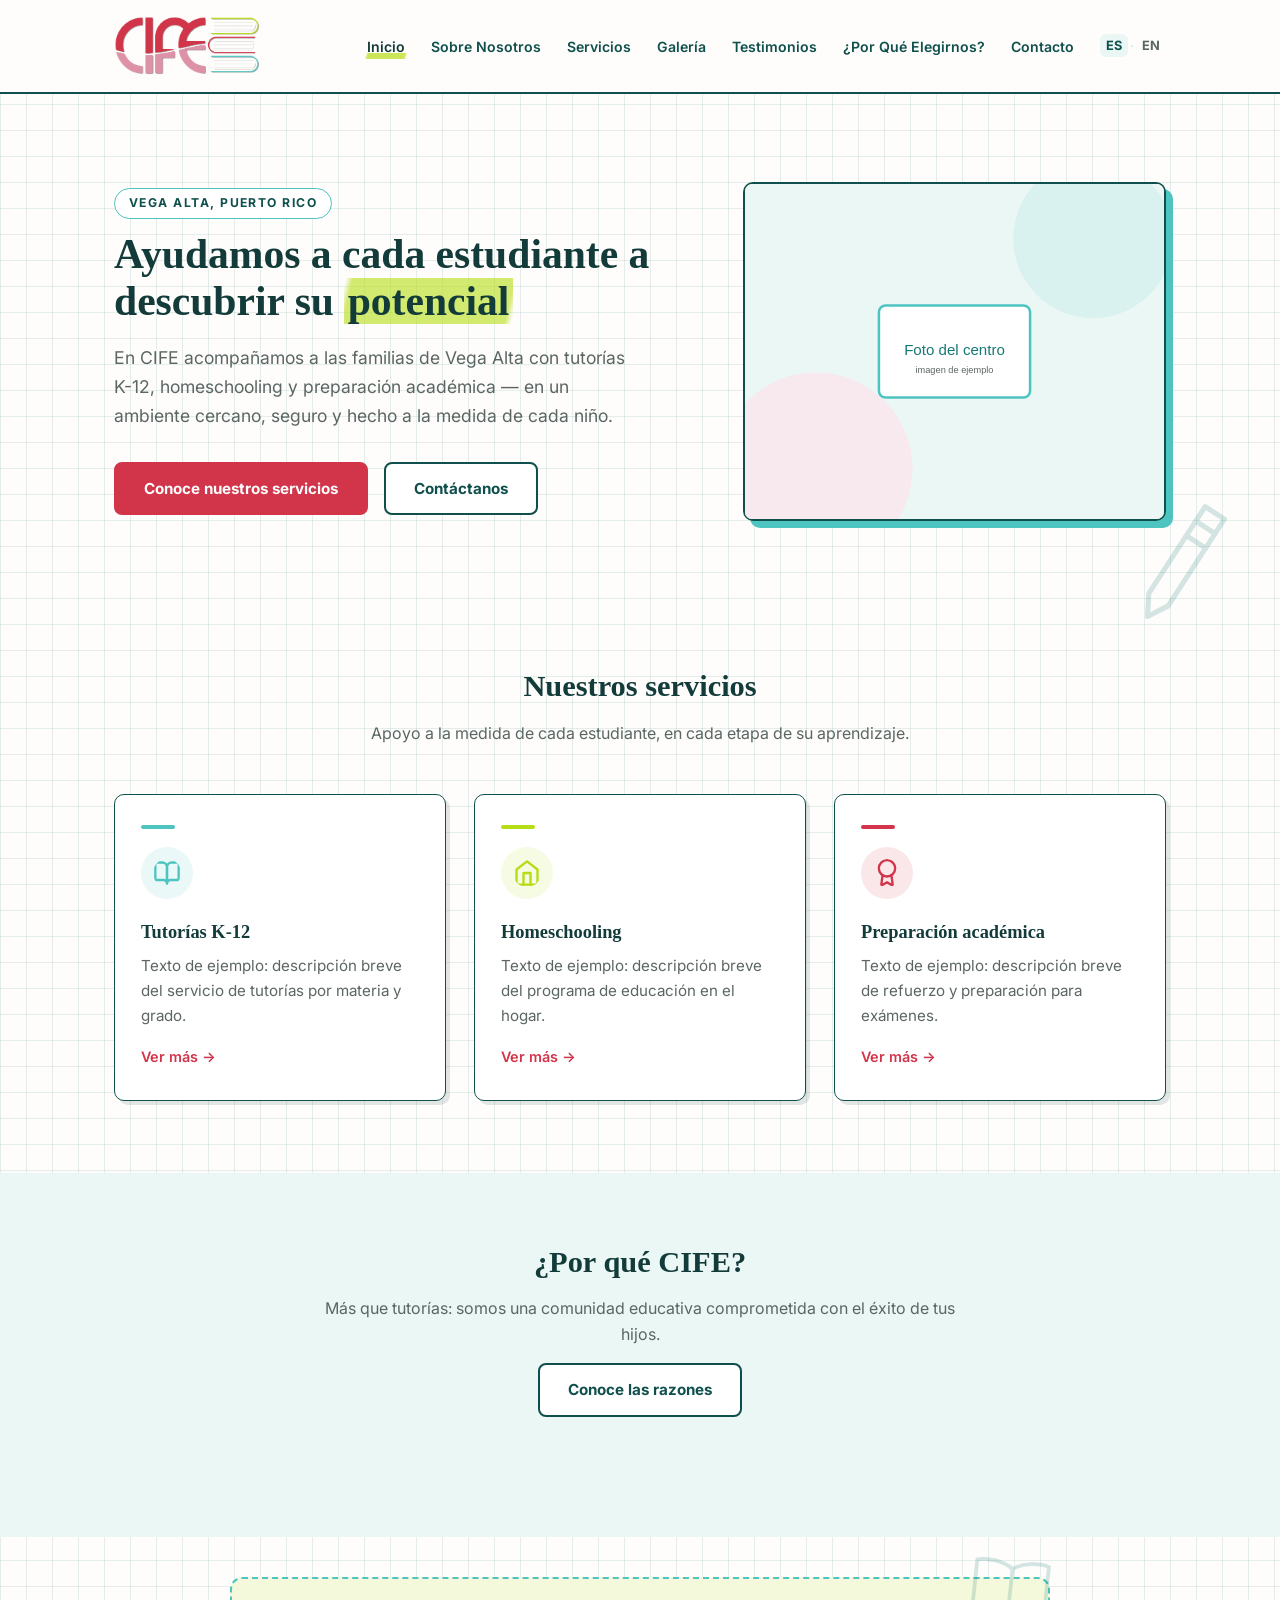
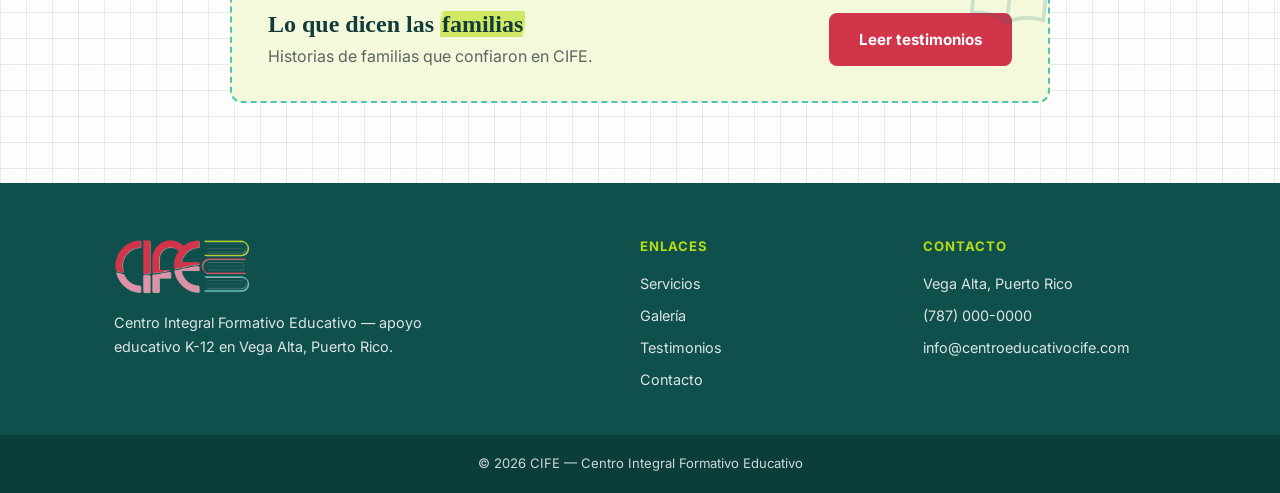
==== commit 6420f664: "Add real About Us content from client (ES/EN); fix CIFE name expansion - about.html: client's Quiéne" ====
--- a/index.html
+++ b/index.html
@@ -3,12 +3,12 @@
 <head>
   <meta charset="UTF-8">
   <meta name="viewport" content="width=device-width, initial-scale=1.0">
-  <title>CIFE — Centro de Instrucciones y Formación Educativa</title>
+  <title>CIFE — Centro Integral Formativo Educativo</title>
   <meta name="description" content="Apoyo educativo K-12, tutorías y homeschooling en Vega Alta, Puerto Rico.">
   <link rel="preconnect" href="https://fonts.googleapis.com">
   <link rel="preconnect" href="https://fonts.gstatic.com" crossorigin>
   <link href="https://fonts.googleapis.com/css2?family=Fraunces:opsz,wght@9..144,500;9..144,600;9..144,650&family=Inter:wght@400;600;700&display=swap" rel="stylesheet">
-  <link rel="stylesheet" href="css/style.css?v=4">
+  <link rel="stylesheet" href="css/style.css?v=5">
 </head>
 <body data-page="inicio">
   <header id="site-header"></header>
@@ -84,8 +84,8 @@
   </main>
 
   <footer id="site-footer"></footer>
-  <script src="js/include.js?v=4" defer></script>
-  <script src="js/i18n.js?v=4" defer></script>
-  <script src="js/reveal.js?v=4" defer></script>
+  <script src="js/include.js?v=5" defer></script>
+  <script src="js/i18n.js?v=5" defer></script>
+  <script src="js/reveal.js?v=5" defer></script>
 </body>
 </html>
